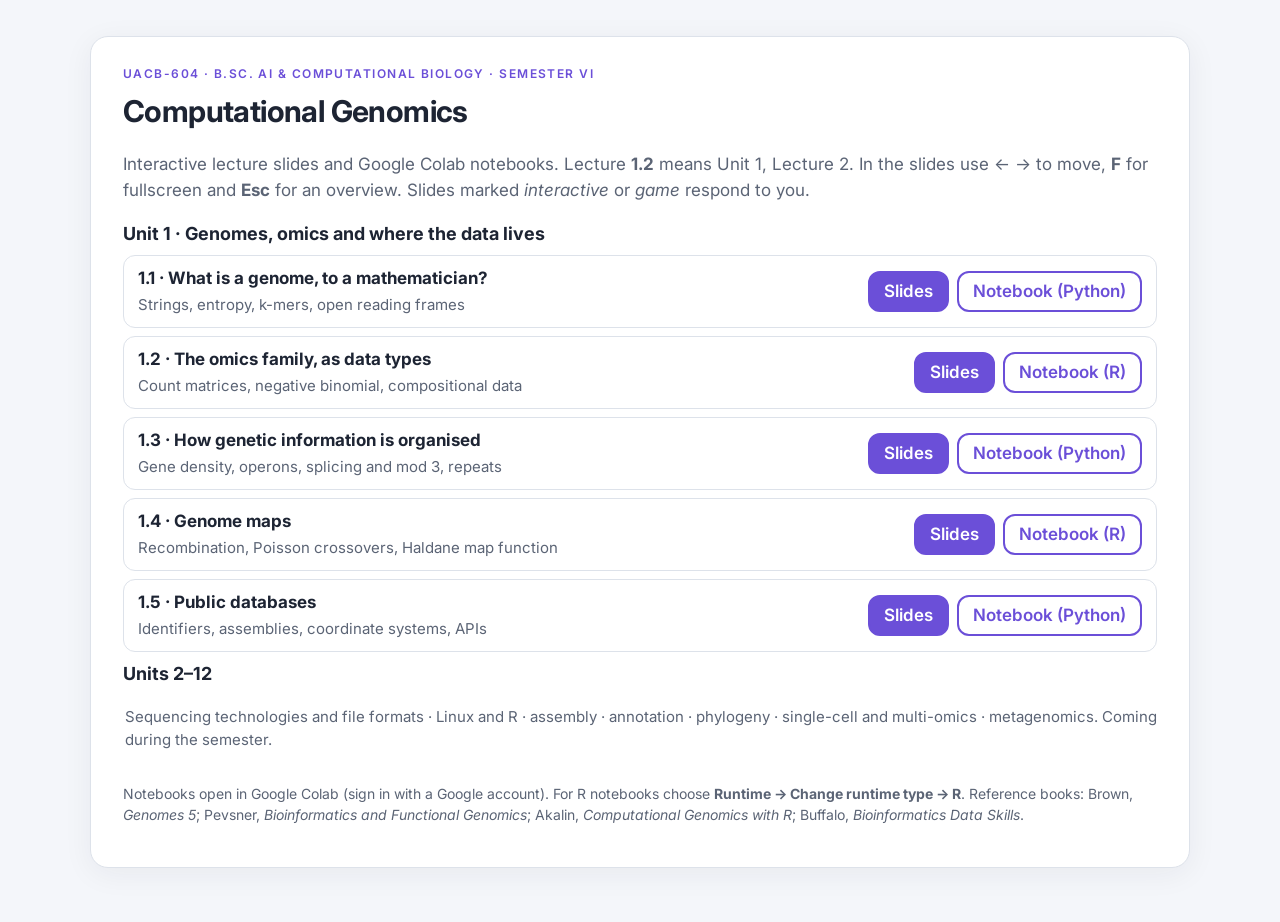
==== index.html @ 405399c1 "Add Unit 1 of UACB-604 Computational Genomics Five interactive lectures (1.1-1.5) as reveal.js slide" ====
<!doctype html>
<html lang="en">
<head>
<meta charset="utf-8">
<meta name="viewport" content="width=device-width, initial-scale=1">
<title>UACB-604 Computational Genomics</title>
<link rel="stylesheet" href="classroom/classroom.css">
<style>
  body { padding-top: 4vh; }
  .unit { margin: 0 0 8px; }
  .lect { gap: 12px; flex-wrap: wrap; }
  .lect .t { flex: 1 1 260px; }
  .lect .t b { display: block; }
  .lect .t span { color: var(--muted); font-size: 15px; }
  .links { display: flex; gap: 8px; }
  .soon { color: var(--muted); font-size: 15px; padding: 4px 0 4px 2px; }
</style>
</head>
<body>
<main class="card wide">
  <div class="course">UACB-604 · B.Sc. AI &amp; Computational Biology · Semester VI</div>
  <h1>Computational Genomics</h1>
  <p class="muted">Interactive lecture slides and Google Colab notebooks. Lecture <b>1.2</b> means Unit 1, Lecture 2.
  In the slides use ← → to move, <b>F</b> for fullscreen and <b>Esc</b> for an overview. Slides marked <i>interactive</i> or <i>game</i> respond to you.</p>

  <h2 class="unit">Unit 1 · Genomes, omics and where the data lives</h2>
  <div id="u1"></div>

  <h2 class="unit">Units 2–12</h2>
  <p class="soon">Sequencing technologies and file formats · Linux and R · assembly · annotation · phylogeny · single-cell and multi-omics · metagenomics. Coming during the semester.</p>

  <p class="muted small" style="margin-top:2em">Notebooks open in Google Colab (sign in with a Google account). For R notebooks choose <b>Runtime → Change runtime type → R</b>.
  Reference books: Brown, <i>Genomes 5</i>; Pevsner, <i>Bioinformatics and Functional Genomics</i>; Akalin, <i>Computational Genomics with R</i>; Buffalo, <i>Bioinformatics Data Skills</i>.</p>
</main>
<script>
var COLAB = 'https://colab.research.google.com/github/mbsai/UACB604-Computational-Genomics/blob/main/';
var U1 = [
  ['1.1', 'What is a genome, to a mathematician?', 'Strings, entropy, k-mers, open reading frames', 'unit01/1.1_genome_as_string.html', 'unit01/notebooks/1.1_genome_as_string.ipynb', 'Python'],
  ['1.2', 'The omics family, as data types', 'Count matrices, negative binomial, compositional data', 'unit01/1.2_omics_data_types.html', 'unit01/notebooks/1.2_count_matrix.ipynb', 'R'],
  ['1.3', 'How genetic information is organised', 'Gene density, operons, splicing and mod 3, repeats', 'unit01/1.3_genome_organisation.html', 'unit01/notebooks/1.3_genome_organisation.ipynb', 'Python'],
  ['1.4', 'Genome maps', 'Recombination, Poisson crossovers, Haldane map function', 'unit01/1.4_genome_maps.html', 'unit01/notebooks/1.4_genetic_maps.ipynb', 'R'],
  ['1.5', 'Public databases', 'Identifiers, assemblies, coordinate systems, APIs', 'unit01/1.5_public_databases.html', 'unit01/notebooks/1.5_database_apis.ipynb', 'Python']
];
document.getElementById('u1').innerHTML = U1.map(function (l) {
  return '<div class="lect"><div class="t"><b>' + l[0] + ' · ' + l[1] + '</b><span>' + l[2] + '</span></div>' +
    '<div class="links"><a class="btn" href="' + l[3] + '">Slides</a><a class="btn ghost" href="' + COLAB + l[4] + '" target="_blank">Notebook (' + l[5] + ')</a></div></div>';
}).join('');
</script>
</body>
</html>
---- classroom/classroom.css ----
@import url('https://fonts.googleapis.com/css2?family=Inter:wght@400;600;800&display=swap');
:root { --ink: #1d2433; --muted: #5b6475; --paper: #f4f6fa; --line: #dde2ea; --accent: #6b4fd8; --good: #2e9e5b; --bad: #d64545; }
* { box-sizing: border-box; }
body { margin: 0; min-height: 100vh; background: var(--paper); color: var(--ink); font: 17px/1.5 'Inter', system-ui, sans-serif; display: flex; align-items: flex-start; justify-content: center; padding: 6vh 16px; }
.card { background: #fff; border: 1px solid var(--line); border-radius: 18px; padding: 28px 32px; width: 100%; max-width: 520px; box-shadow: 0 6px 30px rgba(29,36,51,.06); }
.card.wide { max-width: 1100px; }
.course { font-size: 12px; font-weight: 600; letter-spacing: .12em; text-transform: uppercase; color: var(--accent); }
h1 { margin: .2em 0 .6em; font-size: 30px; letter-spacing: -.02em; }
h2 { font-size: 18px; margin: 1.4em 0 .5em; }
label { display: block; font-weight: 600; margin-bottom: 6px; }
input { width: 100%; font: inherit; font-size: 20px; padding: 10px 14px; border: 2px solid var(--line); border-radius: 12px; }
input:focus { outline: none; border-color: var(--accent); }
button, .btn { font: inherit; font-weight: 600; cursor: pointer; border: 2px solid var(--accent); background: var(--accent); color: #fff; border-radius: 12px; padding: 10px 20px; margin-top: 12px; text-decoration: none; display: inline-block; }
button.ghost, .btn.ghost { background: #fff; color: var(--accent); }
.err { color: var(--bad); font-weight: 600; min-height: 1.5em; }
.muted { color: var(--muted); } .small { font-size: 14px; } .big { font-size: 22px; }
.join-url { font-size: clamp(28px, 5vw, 56px); font-weight: 800; color: var(--accent); word-break: break-all; margin: .1em 0; }
.grid { display: grid; grid-template-columns: 1.3fr 1fr; gap: 24px; }
@media (max-width: 800px) { .grid { grid-template-columns: 1fr; } }
.chips { display: flex; flex-wrap: wrap; gap: 6px; }
.chip { background: var(--paper); border: 1px solid var(--line); border-radius: 99px; padding: 3px 12px; font-size: 15px; }
.lect { display: flex; justify-content: space-between; align-items: center; border: 1px solid var(--line); border-radius: 12px; padding: 10px 14px; margin-bottom: 8px; }
.lect .btn { margin: 0; padding: 6px 14px; }
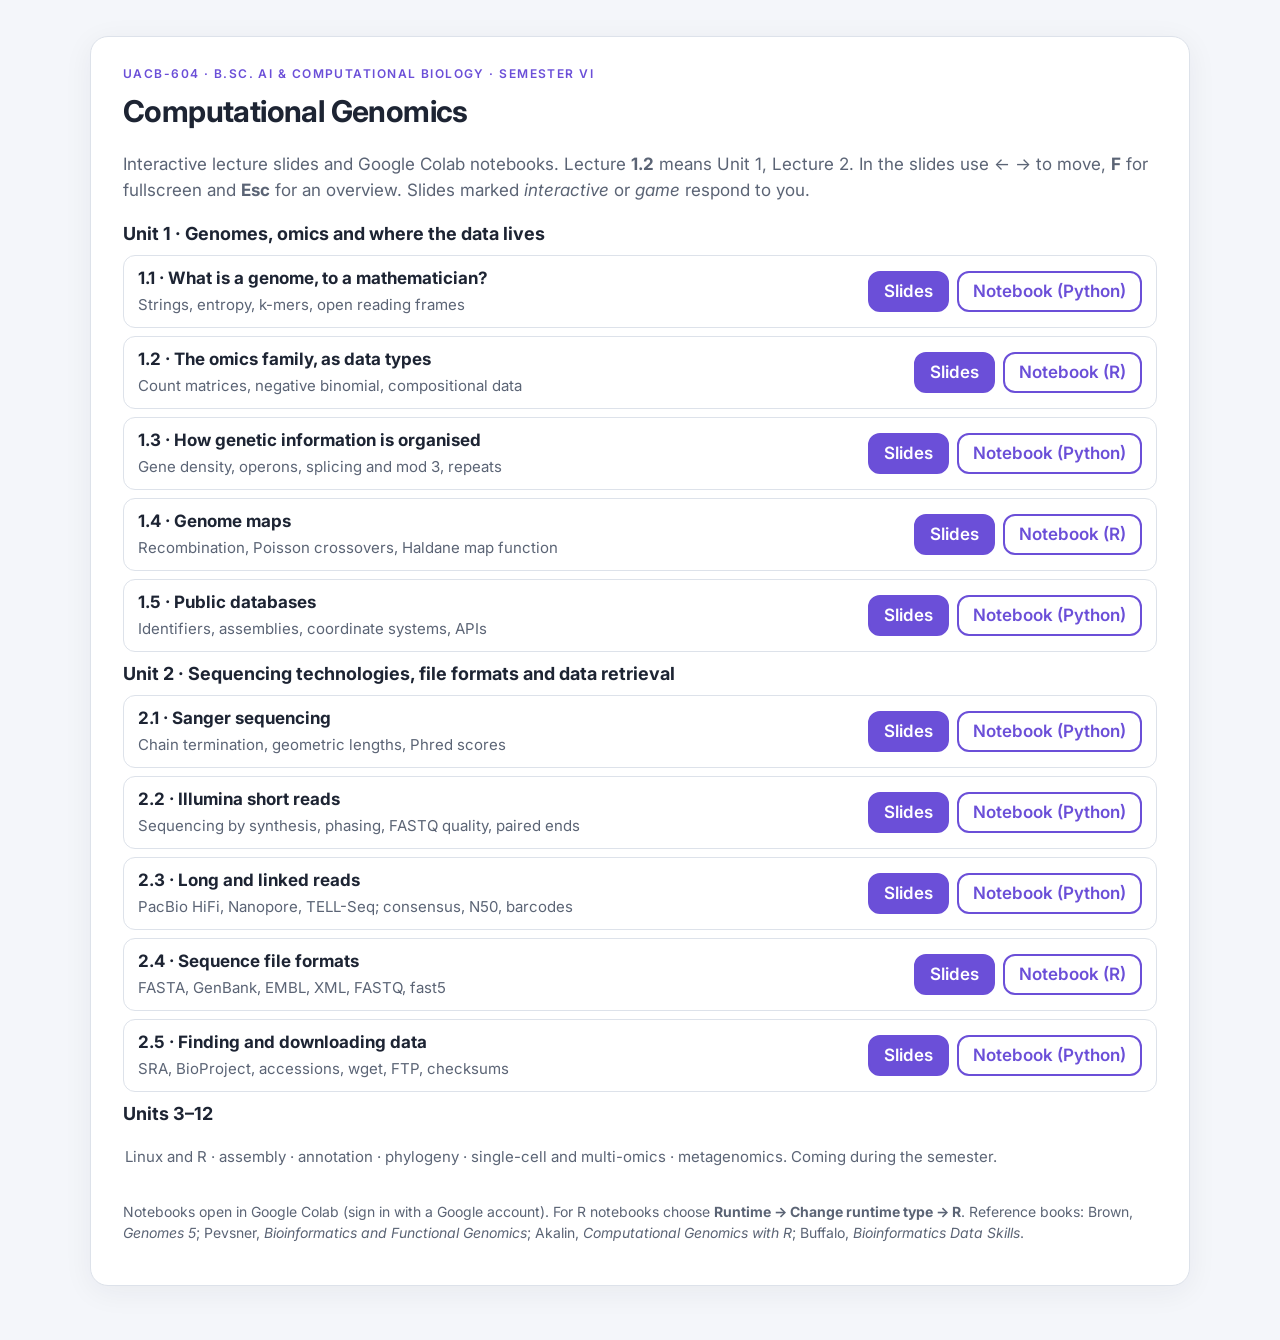
==== commit edf07173: "Add Unit 2: sequencing technologies, formats and data retrieval Five interactive lectures (2.1 Sange" ====
--- a/index.html
+++ b/index.html
@@ -26,8 +26,11 @@
   <h2 class="unit">Unit 1 · Genomes, omics and where the data lives</h2>
   <div id="u1"></div>
 
-  <h2 class="unit">Units 2–12</h2>
-  <p class="soon">Sequencing technologies and file formats · Linux and R · assembly · annotation · phylogeny · single-cell and multi-omics · metagenomics. Coming during the semester.</p>
+  <h2 class="unit">Unit 2 · Sequencing technologies, file formats and data retrieval</h2>
+  <div id="u2"></div>
+
+  <h2 class="unit">Units 3–12</h2>
+  <p class="soon">Linux and R · assembly · annotation · phylogeny · single-cell and multi-omics · metagenomics. Coming during the semester.</p>
 
   <p class="muted small" style="margin-top:2em">Notebooks open in Google Colab (sign in with a Google account). For R notebooks choose <b>Runtime → Change runtime type → R</b>.
   Reference books: Brown, <i>Genomes 5</i>; Pevsner, <i>Bioinformatics and Functional Genomics</i>; Akalin, <i>Computational Genomics with R</i>; Buffalo, <i>Bioinformatics Data Skills</i>.</p>
@@ -41,10 +44,19 @@
   ['1.4', 'Genome maps', 'Recombination, Poisson crossovers, Haldane map function', 'unit01/1.4_genome_maps.html', 'unit01/notebooks/1.4_genetic_maps.ipynb', 'R'],
   ['1.5', 'Public databases', 'Identifiers, assemblies, coordinate systems, APIs', 'unit01/1.5_public_databases.html', 'unit01/notebooks/1.5_database_apis.ipynb', 'Python']
 ];
-document.getElementById('u1').innerHTML = U1.map(function (l) {
+var U2 = [
+  ['2.1', 'Sanger sequencing', 'Chain termination, geometric lengths, Phred scores', 'unit02/2.1_sanger_sequencing.html', 'unit02/notebooks/2.1_sanger_simulation.ipynb', 'Python'],
+  ['2.2', 'Illumina short reads', 'Sequencing by synthesis, phasing, FASTQ quality, paired ends', 'unit02/2.2_illumina_short_reads.html', 'unit02/notebooks/2.2_illumina_fastq.ipynb', 'Python'],
+  ['2.3', 'Long and linked reads', 'PacBio HiFi, Nanopore, TELL-Seq; consensus, N50, barcodes', 'unit02/2.3_long_linked_reads.html', 'unit02/notebooks/2.3_long_reads.ipynb', 'Python'],
+  ['2.4', 'Sequence file formats', 'FASTA, GenBank, EMBL, XML, FASTQ, fast5', 'unit02/2.4_file_formats.html', 'unit02/notebooks/2.4_file_formats.ipynb', 'R'],
+  ['2.5', 'Finding and downloading data', 'SRA, BioProject, accessions, wget, FTP, checksums', 'unit02/2.5_sra_data_retrieval.html', 'unit02/notebooks/2.5_data_retrieval.ipynb', 'Python']
+];
+function render(list) { return list.map(function (l) {
   return '<div class="lect"><div class="t"><b>' + l[0] + ' · ' + l[1] + '</b><span>' + l[2] + '</span></div>' +
     '<div class="links"><a class="btn" href="' + l[3] + '">Slides</a><a class="btn ghost" href="' + COLAB + l[4] + '" target="_blank">Notebook (' + l[5] + ')</a></div></div>';
-}).join('');
+}).join(''); }
+document.getElementById('u1').innerHTML = render(U1);
+document.getElementById('u2').innerHTML = render(U2);
 </script>
 </body>
 </html>
